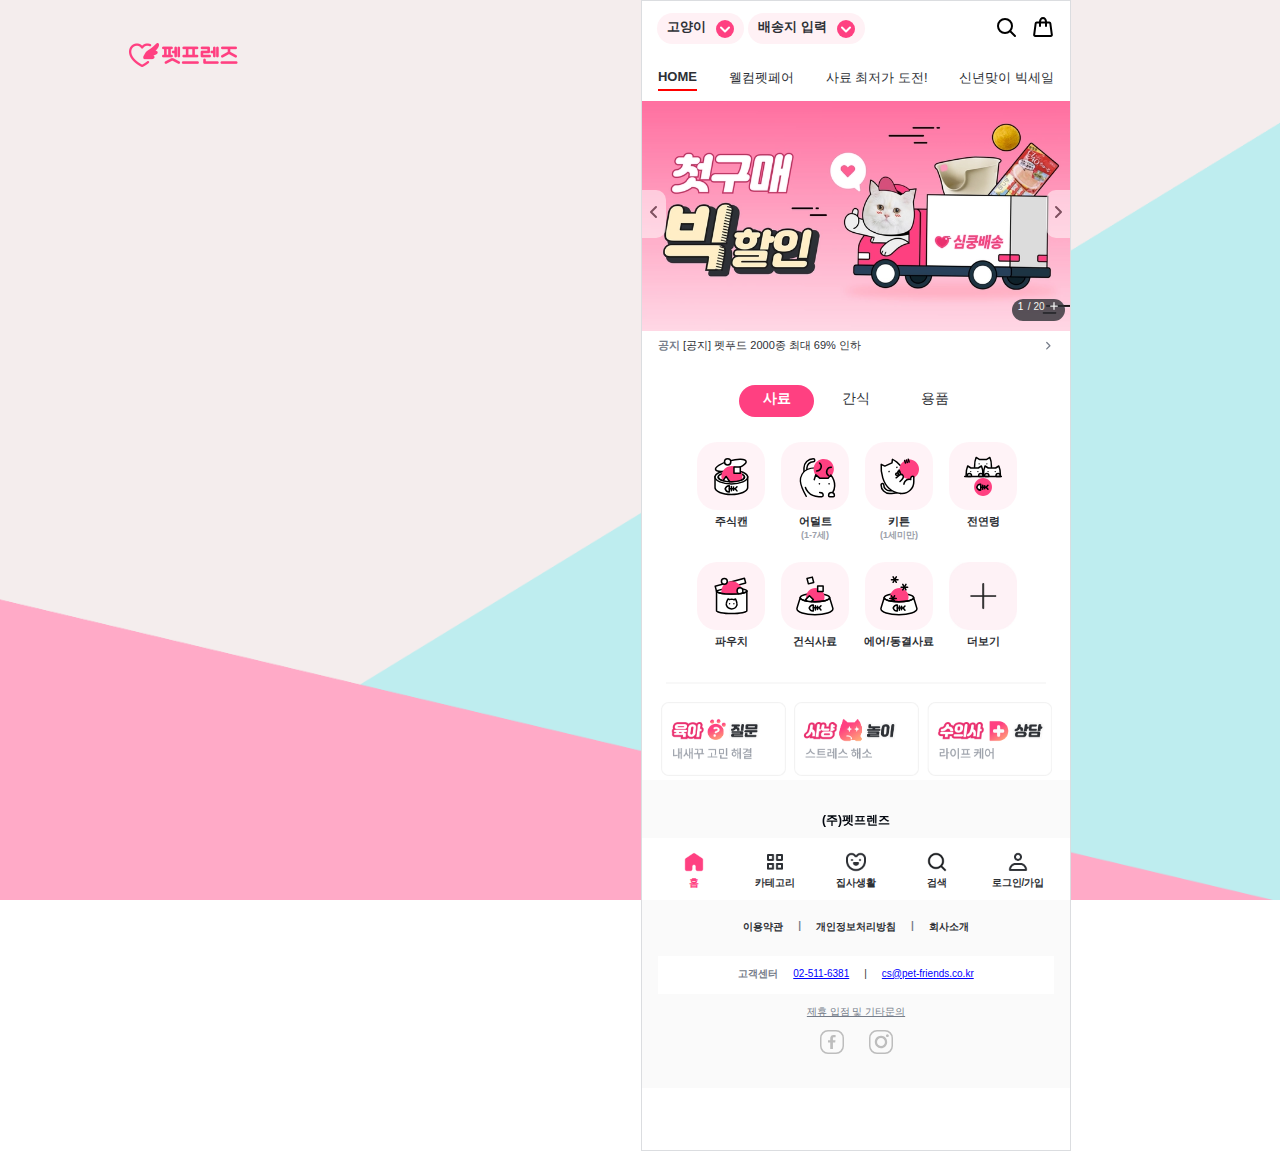
==== pet-friends-clone/src/main/webapp/index.html @ f5fb70dd "feat: 상품목록 조회 기능 추가 및 테스트 완료 (프백 취합 및 클라우드에도 테스트 적용)" ====
<!DOCTYPE html>
<html>

<head>
	<meta charset="UTF-8">

	<title>반려동물 1등 쇼핑몰, 펫프렌즈</title>

	<!-- CSS -->
	<link rel="stylesheet" href="css/common.css">
	<link rel="stylesheet" href="css/util.css">
	<link rel="stylesheet" href="css/index.css">

	<!-- favicon -->
	<link rel="icon" type="image/x-icon" href="favicon.ico">

	<script src="js/etc.js"></script>
</head>

<body>
	<div class="flex-center padright50">
		<!-- 소개 및 검색 페이지 -->
		<aside class="width512 padtop43">
			<div class="width400">
				<a href="index.html">
					<img id="petLeftHeaderLogo" src="resources/images/main/background/background-logo.png">
				</a>
			</div>
		</aside>

		<!-- 메인 쇼핑 페이지 -->
		<main id="mainContent" class="width430 bd-weak bg-white">
			<!-- 최상단 고정 헤더 -->
			<section class="position-top-sticky">
				<!-- 최상단 헤더 -->
				<header class="flex-between pad12-15-15-25">
					<div class="flex-center-align">
						<div class="bd-circle flex-center-align pad5-10-8">
							<span class="font-bold13 padright10">고양이</span>
							<div id="headerSelector" class="icon18x18"></div>
						</div>
						&nbsp;
						<div class="bd-circle flex-center-align pad5-10-8">
							<span class="font-bold13 padright10">배송지 입력</span>
							<div id="headerSelector" class="icon18x18"></div>
						</div>
					</div>
					<div class="flex-center">
						<div id="headerSearchButton" class="icon24x24"></div>
						&nbsp;&nbsp;&nbsp;
						<div id="headerShoppingCart" class="icon24x24"></div>
					</div>
				</header>

				<!-- 최상단 네비게이터 -->
				<nav class="pad10-0">
					<ul id="nav-ul" class="flex-around">
						<li><a href="index.html">HOME</a></li>
						<li><a href="#">웰컴펫페어</a></li>
						<li><a href="#">사료 최저가 도전!</a></li>
						<li><a href="#">신년맞이 빅세일</a></li>
					</ul>
				</nav>
			</section>

			<!-- 이미지 슬라이더 -->
			<section class="slider-container">
				<img id="slideImage"> <!-- src 는 js 에서 넣어준다. -->
				<button id="nextSlideButton" class="slideButtonStyle cursor-pointer" onclick="nextSlide()">
					<img src="resources/images/main/icons/main/slideArrow.svg">
				</button>
				<button id="prevSlideButton" class="slideButtonStyle cursor-pointer" onclick="prevSlide()">
					<img src="resources/images/main/icons/main/slideArrow.svg" class="flip-arrow">
				</button>
				<div id="slideCount" class="cursor-default">
					<span id="slideCurrentCount" class="font-10 color-white">1</span>
					<span class="font-10 color-c6c9ce">/ 20</span>
					<img src="resources/images/main/icons/main/plusSymbol.svg" class="icon10x10">
				</div>
			</section>

			<!-- 공지사항 -->
			<section class="font-11 flex-between pad7-16">
				<div class="flex-around">
					<p class="bold color-757c89">공지</p>&nbsp;
					<p>[공지] 펫푸드 2000종 최대 69% 인하</p>
				</div>
				<!-- 우측 화살표 표시(색상 적용안되서 직접 svg 코드 가져와서 내용 편집 적용) -->
				<div class="pos-top2">
					<svg width="12" height="12" viewBox="0 0 18 19" fill="none" xmlns="http://www.w3.org/2000/svg">
						<g id="18-arrowright">
							<path id="Vector 3" d="M7 4.00195L12 9.00195L7 14.002" stroke="#757c89" stroke-width="2"
								stroke-linecap="round" stroke-linejoin="round"></path>
						</g>
					</svg>
				</div>
			</section>

			<!-- 카테고리별 쇼핑-->
			<section class="hidden">
				<!-- 대분류: 사료/간식/용품 -->
				<nav id="category-main" class="flex-center margin25">
					<button type="button" onclick="categoryMainSliding('사료')"><span>사료</span></button>&nbsp;
					<button type="button" onclick="categoryMainSliding('간식')"><span>간식</span></button>&nbsp;
					<button type="button" onclick="categoryMainSliding('용품')"><span>용품</span></button>
				</nav>

				<!-- 중분류: 주식캔, 어덜트, 키튼, 전연령, 파우치, 건식사료 등 -->
				<div id="catogorySub" class="width1290 flex-between">
					<nav class="category-sub-menu flex-center width430">
						<ul class="flex-wrap-center width80per row-gap10">
							<li>
								<div>
									<a href="product_list.html?petType=고양이&petCareItemCategory1=사료&petCareItemCategory2=5"><img src="resources/images/main/icons/main/주식캔.svg"></a>
								</div>
								<div>
									<a href="product_list.html?petType=고양이&petCareItemCategory1=사료&petCareItemCategory2=5"><p class="font-11 bold">주식캔</p></a>
								</div>
							</li>
							<li>
								<div>
									<a href="#"><img src="resources/images/main/icons/main/어덜트.svg"></a>
								</div>
								<div>
									<a href="#"><p class="font-11 bold">어덜트</p></a>
								</div>
								<div>
									<a href="#"><p class="font-9 color-9ca1aa bold">(1-7세)</p></a>
								</div>
							</li>
							<li>
								<div>
									<a href="#"><img src="resources/images/main/icons/main/키튼.svg"></a>
								</div>
								<div>
									<a href="#"><p class="font-11 bold">키튼</p></a>
								</div>
								<div>
									<a href="#"><p class="font-9 color-9ca1aa bold">(1세미만)</p></a>
								</div>
							</li>
							<li>
								<div>
									<a href="#"><img src="resources/images/main/icons/main/전연령.svg"></a>
								</div>
								<div>
									<a href="#"><p class="font-11 bold">전연령</p></a>
								</div>
							</li>
							<li>
								<div>
									<a href="#"><img src="resources/images/main/icons/main/파우치.svg"></a>
								</div>
								<div>
									<a href="#"><p class="font-11 bold">파우치</p></a>
								</div>
							</li>
							<li>
								<div>
									<a href="#"><img src="resources/images/main/icons/main/건식사료.svg"></a>
								</div>
								<div>
									<a href="#"><p class="font-11 bold">건식사료</p></a>
								</div>
							</li>
							<li>
								<div>
									<a href="#"><img src="resources/images/main/icons/main/에어동결사료.svg"></a>
								</div>
								<div>
									<a href="#"><p class="font-11 bold">에어/동결사료</p></a>
								</div>
							</li>
							<li>
								<div>
									<a href="#"><img src="resources/images/main/icons/main/더보기.jpg"></a>
								</div>
								<div>
									<a href="#"><p class="font-11 bold">더보기</p></a>
								</div>
							</li>
						</ul>
					</nav>

					<nav class="category-sub-menu flex-center width430">
						<ul class="flex-wrap-center width80per row-gap10">
							<li>
								<div>
									<a href="#"><img src="resources/images/main/icons/main/간식파우치.svg"></a>
								</div>
								<div>
									<a href="#"><p class="font-11 bold">간식 파우치</p></a>
								</div>
							</li>
							<li>
								<div>
									<a href="#"><img src="resources/images/main/icons/main/동결건조.svg"></a>
								</div>
								<div>
									<a href="#"><p class="font-11 bold">동결/건조</p></a>
								</div>
							</li>
							<li>
								<div>
									<a href="#"><img src="resources/images/main/icons/main/영양기능.svg"></a>
								</div>
								<div>
									<a href="#"><p class="font-11 bold">영양/기능</p></a>
								</div>
							</li>
							<li>
								<div>
									<a href="#"><img src="resources/images/main/icons/main/간식캔.svg"></a>
								</div>
								<div>
									<a href="#"><p class="font-11 bold">간식캔</p></a>
								</div>
							</li>
							<li>
								<div>
									<a href="#"><img src="resources/images/main/icons/main/저키.svg"></a>
								</div>
								<div>
									<a href="#"><p class="font-11 bold">저키</p></a>
								</div>
							</li>
							<li>
								<div>
									<a href="#"><img src="resources/images/main/icons/main/덴탈간식.svg"></a>
								</div>
								<div>
									<a href="#"><p class="font-11 bold">덴탈간식</p></a>
								</div>
							</li>
							<li>
								<div>
									<a href="#"><img src="resources/images/main/icons/main/스낵.svg"></a>
								</div>
								<div>
									<a href="#"><p class="font-11 bold">스낵</p></a>
								</div>
							</li>
							<li>
								<div>
									<a href="#"><img src="resources/images/main/icons/main/더보기.jpg"></a>
								</div>
								<div>
									<a href="#"><p class="font-11 bold">더보기</p></a>
								</div>
							</li>
						</ul>
					</nav>

					<nav class="category-sub-menu flex-center width430">
						<ul class="flex-wrap-center width80per row-gap10">
							<li>
								<div>
									<a href="#"><img src="resources/images/main/icons/main/낚시대레이져.svg"></a>
								</div>
								<div>
									<a href="#"><p class="font-11 bold">낚시대/레이져</p></a>
								</div>
							</li>
							<li>
								<div>
									<a href="#"><img src="resources/images/main/icons/main/스크래쳐박스.svg"></a>
								</div>
								<div>
									<a href="#"><p class="font-11 bold">스크래쳐/박스</p></a>
								</div>
							</li>
							<li>
								<div>
									<a href="#"><img src="resources/images/main/icons/main/모래.svg"></a>
								</div>
								<div>
									<a href="#"><p class="font-11 bold">모래</p></a>
								</div>
							</li>
							<li>
								<div>
									<a href="#"><img src="resources/images/main/icons/main/터널사냥본능.svg"></a>
								</div>
								<div>
									<a href="#"><p class="font-11 bold">터널/사냥본능</p></a>
								</div>
							</li>
							<li>
								<div>
									<a href="#"><img src="resources/images/main/icons/main/캣타워캣휠.svg"></a>
								</div>
								<div>
									<a href="#"><p class="font-11 bold">캣타워/캣휠</p></a>
								</div>
							</li>
							<li>
								<div>
									<a href="#"><img src="resources/images/main/icons/main/화장실배변보조.svg"></a>
								</div>
								<div>
									<a href="#"><p class="font-11 bold">화장실/배변보조</p></a>
								</div>
							</li>
							<li>
								<div>
									<a href="#"><img src="resources/images/main/icons/main/공인형.svg"></a>
								</div>
								<div>
									<a href="#"><p class="font-11 bold">공/인형</p></a>
								</div>
							</li>
							<li>
								<div>
									<a href="#"><img src="resources/images/main/icons/main/더보기.jpg"></a>
								</div>
								<div>
									<a href="#"><p class="font-11 bold">더보기</p></a>
								</div>
							</li>
						</ul>
					</nav>
				</div>

				<!-- 구분선 -->
				<br>
				<div class="flex-center padtop15">
					<div class="divider"></div>
				</div>
				<br>

				<!-- 육아질문, 사냥놀이, 수의사 상담 -->
				<ul id="category-ul-qna" class="flex-center column-gap8">
					<li><a href="#"><img src="resources/images/main/icons/main/육아질문.png"></a></li>
					<li><a href="#"><img src="resources/images/main/icons/main/사냥놀이.png"></a></li>
					<li><a href="#"><img src="resources/images/main/icons/main/수의사상담.png"></a></li>
				</ul>
			</section>

			<!-- 회사 소개 푸터 -->
			<section class="bg-fafafa pad32-16 text-center font-10">
				<p class="contrast150 font-12 bold">(주)펫프렌즈</p>
				<br>

				<p class="color-757c89 bold">대표이사 : 윤현신 / 서울특별시 강남구 도산대로4길 15, 큐브타워</p>
				<p class="color-757c89 bold margin8-0">사업자번호 : 175-81-00190 / 통신판매업 : 제2019-서울강남-04113호</p>
				<p class="color-757c89 bold">개인정보보호책임자 : 윤현신 / 구매안전(에스크로)서비스&nbsp
					<span class="color-c6c9ce">
						<a href="escrow_check.html" target="_blank" rel="noopener noreferrer">가입 사실 확인</a>
					</span>
				</p>
				<br><br>

				<ul class="flex-center column-gap15">
					<li class="color-757c89 bold"><a href="#">이용약관</a></li>
					<li class="color-757c89 bold">|</li>
					<li class="color-757c89 bold"><a href="#">개인정보처리방침</a></li>
					<li class="color-757c89 bold">|</li>
					<li class="color-757c89 bold"><a href="#">회사소개</a></li>
				</ul>
				<br><br>

				<ul class="flex-center bg-white pad12-16 column-gap15">
					<li class="color-757c89 bold pos-bottom1">고객센터</li>
					<li><a href="#" class="color-blue underline">02-511-6381</a></li>
					<li>|</li>
					<li><a href="#" class="color-blue underline">cs@pet-friends.co.kr</a></li>
				</ul>
				<br>

				<a href="#" class="color-757c89 underline">제휴 입점 및 기타문의</a>
				<br><br>
				<ul class="flex-center column-gap25">
					<a href="#"><img src="resources/images/main/icons/main/facebook.svg"></a>
					<a href="#"><img src="resources/images/main/icons/main/instagram.svg"></a>
				</ul>
			</section>

			<!-- 최하단 고정 푸터 -->
			<footer class="position-bottom-sticky pad10-0">
				<ul class="flex-center">
					<li class="width81 flex-center">
						<a href="index.html" class="text-center" onclick="javascript:footerMenuHighlight(0)">
							<img src="resources/images/main/icons/footer/홈활성화.png" class="icon24x24">
							<p class="font-10 bold active">홈</p>
						</a>
					</li>
					<li class="width81 flex-center">
						<a href="#" class="text-center" onclick="javascript:footerMenuHighlight(1)">
							<img src="resources/images/main/icons/footer/카테고리.png" class="icon24x24">
							<p class="font-10 bold">카테고리</p>
						</a>
					</li>
					<li class="width81 flex-center">
						<a href="#" class="text-center" onclick="javascript:footerMenuHighlight(2)">
							<img src="resources/images/main/icons/footer/집사생활.png" class="icon24x24">
							<p class="font-10 bold">집사생활</p>
						</a>
					</li>
					<li class="width81 flex-center">
						<a href="#" class="text-center" onclick="javascript:footerMenuHighlight(3)">
							<img src="resources/images/main/icons/footer/검색.png" class="icon24x24">
							<p class="font-10 bold">검색</p>
						</a>
					</li>
					<li id="login-join" class="width81 flex-center">
						<!-- 자바스크립트에서 생성 -->
					</li>
				</ul>
			</footer>
		</main>
	</div>

	<script src="js/index.js"></script>
	<script src="js/footer.js"></script>
</body>

</html>
---- pet-friends-clone/src/main/webapp/css/common.css ----
@font-face {
    font-family: '맑은고딕';
    src: url('../resources/fonts/malgun.ttf');
}

@font-face {
    font-family: 'yg-jalnan';
    src: url('https://fastly.jsdelivr.net/gh/projectnoonnu/noonfonts_four@1.2/JalnanOTF00.woff') format('woff');
    font-weight: normal;
    font-style: normal;
}

* {
    margin: 0px;
    padding: 0px;
    text-decoration: none;
    list-style: none;
    box-sizing: border-box;
    font-family: '맑은고딕', '굴림', '돋움', sans-serif;
    color: #2d3035;
}
---- pet-friends-clone/src/main/webapp/css/util.css ----
/*
    =================================
    Width
    =================================
*/
.width81 {
    width: 81px;
}

.width84 {
    width: 84px;
}

.width190 {
    width: 190px;
}

.width400 {
    width: 400px;
}

.width430 {
    width: 430px;
}

.width512 {
    width: 512px;
}

.width80per {
    width: 80%;
}

.width1290 {
    width: 1310px;
}

/*
    =================================
    Height
    =================================
*/
.height100per {
    height: 100vh;
}

.height10 {
    height: 10px;
}

/*
    =================================
    Width & Height
    =================================
*/
.w166h126 {
    width: 166px;
    height: 126px;
}

.w130h32 {
    width: 130px;
    height: 32px;
}

.w81h72 {
    width: 81px;
    height: 72px;
}

.w64h64 {
    width: 64px;
    height: 64px;
}

.w20h20 {
    width: 20px;
    height: 20px;
}

.w190h190 {
    width: 190px;
    height: 190px;
}

.w62h16 {
    width: 62px;
    height: 16px;
}

/*
    =================================
    Display
    =================================
*/
.flex-center {
    display: flex;
    justify-content: center;
}

.flex-center-align {
    display: flex;
    align-items: center;
    justify-content: center;
}

.flex-between-align {
    display: flex;
    justify-content: space-between;
    align-items: center;
}

.flex-between {
    display: flex;
    justify-content: space-between;
}

.flex-between-wrap {
    display: flex;
    justify-content: space-between;
    flex-wrap: wrap;
}

.flex-around {
    display: flex;
    justify-content: space-around;
}

.flex-wrap-center {
    display: flex;
    flex-wrap: wrap;
    justify-content: center;
}

.flex-center-gap50 {
    display: flex;
    justify-content: center;
    column-gap: 40px; /* 가로 간격 */
}

.flex-left-align-gap20 {
    display: flex;
    justify-content: left;
    column-gap: 20px;
    align-items: center;
}

.hidden {
    overflow: hidden;
}

/* .display-hidden {
    visibility: hidden;
} */

/*
    =================================
    Padding
    =================================
*/
.padtop5 {
    padding-top: 5px;
}

.padtop7 {
    padding-top: 7px;
}

.padtop15 {
    padding-top: 15px;
}

.padtop43 {
    padding-top: 43px;
}

.padright50 {
    padding-right: 80px;
}

.padright60 {
    padding-right: 60px;
}

.padright10 {
    padding-right: 10px;
}

.pad12-15-15-25 {
    padding: 12px 15px 15px 15px;
}

.pad5-10-8 {
    padding: 5px 10px 8px;
}

.pad3-0 {
    padding: 3px 0px;
}

.pad5-0 {
    padding: 5px 0px;
}

.pad10-0 {
    padding: 10px 0px;
}

.pad0-10 {
    padding: 0px 10px;
}

.pad7-16 {
    padding: 7px 16px;
}

.pad32-16 {
    padding: 32px 16px;
}

.pad12-16 {
    padding: 12px 16px;
}

.pad16-16 {
    padding: 16px 16px;
}

.pad8 {
    padding: 8px;
}

.pad12 {
    padding: 12px;
}

.pad16 {
    padding: 16px;
}

.pad20-16-0 {
    padding: 20px 16px 0px;
}

.pad5-0-2 {
    padding: 5px 0px 2px;
}

/*
    =================================
    Margin
    =================================
*/
.margin25 {
    margin: 25px;
}

.margin8-0 {
    margin: 8px 0px;
}

.margin10-0-12 {
    margin: 10px 0px 12px;
}

.margin-bottom5 {
    margin-bottom: 12px;
}

.margin-bottom12 {
    margin-bottom: 12px;
}

.margin-bottom18 {
    margin-bottom: 18px;
}

.margin-top10 {
    margin-top: 10px;
}

.margin-top25 {
    margin-top: 25px;
}

/*
    =================================
    Font
    =================================
*/
.font-18 {
    font-size: 18px;
}

.font-17 {
    font-size: 17px;
}

.font-16 {
    font-size: 16px;
}

.font-15 {
    font-size: 15px;
}

.font-14 {
    font-size: 14px;
}

.font-bold13 {
    font-size: 13px;
    font-weight: bold;
}

.font-13 {
    font-size: 13px;
}

.font-12 {
    font-size: 12px;
}

.font-11 {
    font-size: 11px;
}

.font-10 {
    font-size: 10px;
}

.font-9 {
    font-size: 9px;
}

.bold {
    font-weight: bold;
}

.contrast150 {
    filter: contrast(150%);
}

.lh15 {
    line-height: 1.5;
}

.letter-minus1 {
    letter-spacing: -1px; /* 자간을 1px 줄임 */
}

/*
    =================================
    Color
    =================================
*/
.color-white {
    color: white !important;
}

.color-blue {
    color: blue;
}

.color-c6c9ce {
    color: #f3f3ed;
}

.color-757c89 {
    color: #757c89;
}

.color-9ca1aa {
    color: #9ca1aa;
}

.color-191919 {
    color: #191919;
}

.color-2d3035 {
    color: #2d3035;
}

.color-328c87 {
    color: #328c87;
}

/*
    =================================
    Border
    =================================
*/
.bd-weak {
    border: 1px solid #dbdde0;
}

.bd-weak2 {
    border: 1px solid #f3f3ed;
}

.bd-circle {
    border-radius: 20px;
    background-color: #fff1f5;
}

.bd-radius5 {
    border-radius: 5px;
}

.bd-radius8 {
    border-radius: 8px;
}

.bd-radius12 {
    border-radius: 12px;
}

.bd-radius16 {
    border-radius: 16px;
}

.bd-radius20 {
    border-radius: 20px;
}

.bd-bottom-underline {
    border-bottom: 1.3px solid #2d3035;
}

.bd-inputbox-1 {
    border: 1px solid #9ca1aa;
    border-radius: 5px;
    font-size: 15px;
    width: 400px;
    opacity: 0.5;
    padding: 20px;
    margin-top: 10px;
}

/*
    =================================
    Icon
    =================================
*/
.icon10x10 {
    width: 10px;
    height: 10px;
    position: relative;
}

.icon18x18 {
    width: 18px;
    height: 18px;
    position: relative;
    top: 2px;
}

.icon24x24 {
    width: 24px;
    height: 24px;
    position: relative;
    top: 2px;
}

.icon24x24-nopos {
    width: 24px;
    height: 24px;
}

/*
    =================================
    Background
    =================================
*/
.bg-white {
    background-color: white;
}

.bg-black {
    background-color: black;
}

.bg-fafafa {
    background-color: #fafafa;
}

.bg-fee500 {
    background-color: #fee500;
}

.bg-4d6dfd {
    background-color: #4d6dfd;
}

.bg-03c75a {
    background-color: #03c75a;
}

.bg-f8f8f8 {
    background-color: #f8f8f8;
}

.bg-ff4081 {
    background-color: #ff4081;
}

/*
    =================================
    Transform
    =================================
*/
.flip-arrow {
    transform: scaleX(-1);
}

/*
    =================================
    Cursor
    =================================
*/
.cursor-default {
    cursor: default;
}

.cursor-pointer {
    cursor: pointer;
}

/*
    =================================
    Position
    =================================
*/
.pos-top1 {
    position: relative;
    top: 1px;
}

.pos-top2 {
    position: relative;
    top: 2px;
}

.pos-top3 {
    position: relative;
    top: 3px;
}

.pos-top4 {
    position: relative;
    top: 4px;
}

.pos-bottom1 {
    position: relative;
    bottom: 1px;
}

.pos-bottom3 {
    position: relative;
    bottom: 3px;
}

.pos-bottom38 {
    position: relative;
    bottom: 38px;
}

.pos-left7 {
    position: relative;
    left: 7px;
}

.pos-left53 {
    position: relative;
    left: 53px;
}

.position-top-sticky {
    position: sticky;
    top: 0;
    z-index: 1000;
    background-color: white;
}

.position-top-sticky {
    position: sticky;
    top: 0;
    z-index: 1000;
    background-color: white;
}

.position-bottom-sticky {
    position: sticky;
    bottom: 0;
    z-index: 1000;
    background-color: white;
}

/*
    =================================
    Gap
    =================================
*/
.row-gap10 {
    row-gap: 20px;
}

.column-gap8 {
    column-gap: 8px;
}

.column-gap15 {
    column-gap: 15px;
}

.column-gap25 {
    column-gap: 25px;
}

.text-center {
    text-align: center;
}

/*
    =================================
    Decoration
    =================================
*/
.underline {
    text-decoration: underline;
}

/*
    =================================
    Filter
    =================================
*/
.contrast200 {
    filter: contrast(200%);
}
.opacity05 {
    opacity: 0.5;
}

/*
    =================================
    Button
    =================================
*/
.button-style-1 {
    border: none;
    border-radius: 5px;
    padding: 15px 0px 17px;
    font-size: 16px;
    opacity: 0.3;
    font-weight: bold;
    background-color: #c6c9ce;
}

.button-style-1.active {
    background-color: #ff4081;
    color: white;
    opacity: 1;
}

/* 화면상에 안쓰고 남은공간 있으면 채워주는 css */
.fill {
    display: grid;
    grid-template-rows: auto 1fr; /* 첫 번째 행은 내용, 두 번째 행은 남은 높이 */
    height: 100vh;
}
---- pet-friends-clone/src/main/webapp/css/index.css ----
/* 버튼 포커싱한 상태에서 F12 누르면 border: none 이 적용안되는 증상이 있어서 추가 */
button:focus {
    border: none !important;
    outline: none !important;
}

body {
    background-image: url('../resources/images/main/background/background.png');
    /* 화면의 높이를 100%로 설정합니다. (1vh는 화면 높이의 1%) */
    height: 100vh;
    /* 배경 이미지가 화면을 꽉 채우도록 비율을 유지하며 크기를 조정합니다. */
    background-size: cover;
    /* 배경 이미지를 화면의 중앙에 배치합니다. */
    background-position: center;
    /* 스크롤을 할 때 배경이 고정되도록 합니다. (필요에 따라 생략 가능) */
    background-attachment: fixed;
}

/* 상단 로고 */
#petLeftHeaderLogo {
    width: 140px;
    height: 24px;
}

/* 이미지 슬라이드 */
.slider-container {
    width: 428px;
    height: 230px;
    overflow: hidden;
    position: relative;
}

#slideImage {
    width: 100%;
    height: 100%;
    /* position: absolute; */
    transition: transform 0.2s ease-in-out;
}

.slideButtonStyle {
    position: absolute;
    width: 24px;
    height: 48px;
    padding: 12px 0px;
    z-index: 10;
    border: 0px;
    background-color: white;
    opacity: 0.5;
}

#nextSlideButton {
    right: 0px;
    top: 89px;
    border-radius: 10px 0 0 10px; /* 왼쪽 위, 오른쪽 위, 오른쪽 아래, 왼쪽 아래 */
}

#prevSlideButton {
    left: 0px;
    top: 89px;
    border-radius: 0 10px 10px 0; /* 왼쪽 위, 오른쪽 위, 오른쪽 아래, 왼쪽 아래 */
}

#slideCount {
    position: absolute;
    /* width: 55px; */
    height: 22px;
    padding: 5px 6px;
    background-color: #2d3035cc;
    right: 5px;
    bottom: 10px;
    z-index: 10;
    /* border: 0px; */
    border-radius: 20px;
}

#slideCount span {
    position: relative;
    right: 0px;
    bottom: 8px;
}

#slideCount img {
    position: relative;
    right: 0px;
    bottom: 7px;
}

/* svg icons */
#headerSelector {
    background-image: url('../resources/images/main/icons/header/selector.svg');
}

#headerSearchButton {
    background-image: url('../resources/images/main/icons/header/search-button.svg');
}

#headerShoppingCart {
    background-image: url('../resources/images/main/icons/header/shopping-cart.svg');
}

/* 상단 네비게이터 */
#nav-ul li {
    font-size: 13px;
    font-weight: normal;
}

/* li 태그내에서 active 클래스 선택 */
#nav-ul li.active {
    font-weight: bold;
    border-bottom: 2px solid red;
    padding-bottom: 5px;
}

#nav-icon1 {
    width: 100px;
    background-image: url('../resources/images/main/icons/nav/nav-icon1.svg');
}

/* 중단 네비게이터 */
#category-main button {
    width: 75px;
    height: 32px;
    background-color: white;
    border: none;
    outline: none;
    font-size: 14px;
}

#category-main button.active {
    border-radius: 20px;
    background-color: #ff4081;
}


#category-main button span { /* 버튼안에 글자 박스에 안맞게 살짝 틀어진거 교정 */
    position: relative;
    bottom: 2px;
}

#category-main button span.active {
    color: white;
    font-weight: bold;
}

.category-sub-menu img {
    width: 68px;
}

.category-sub-menu li {
    width: 84px;
}

.category-sub-menu li>div {
    display: flex;
    justify-content: center;
}

#category-ul-qna img {
    width: 125px;
    height: 74px;
}

.divider {
    width: 380px;
    height: 1.5px;
    background-color: #f8f8f8;
}

.category-sub-menu>ul>li {
    cursor: pointer;
}

#category-main>button {
    cursor: pointer;
}

/*
    =================================
    Footer
    =================================
*/
footer p.active {
    color: #ff4081;
}
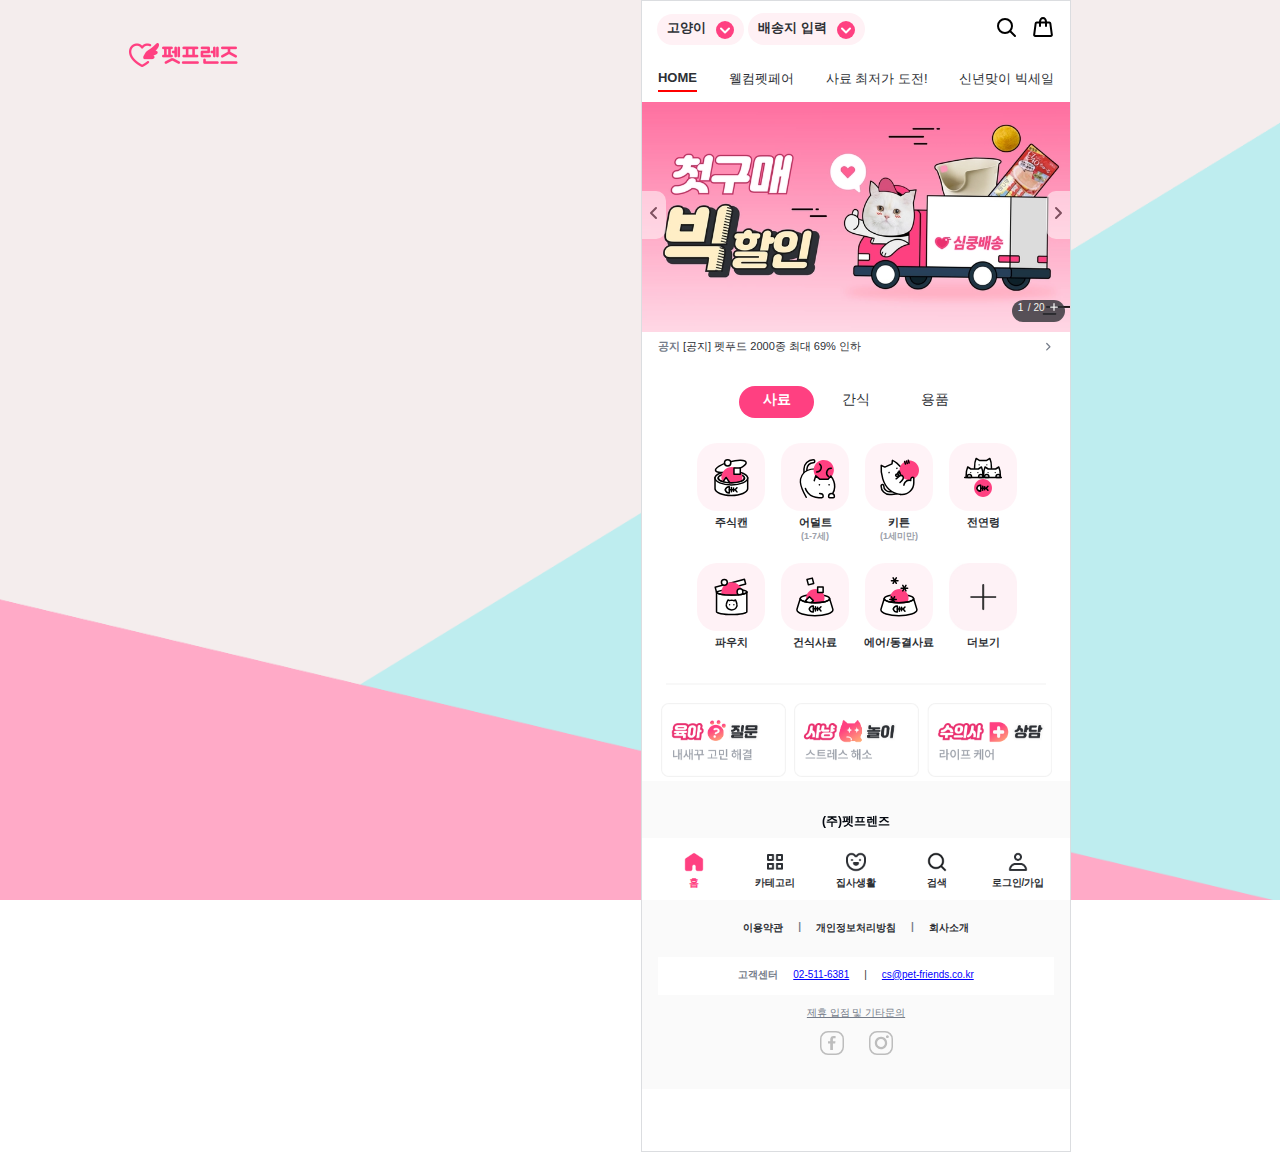
==== commit 4f97a7d9: "feat: 주소 검색 기능 추가 (프론트)" ====
--- a/pet-friends-clone/src/main/webapp/index.html
+++ b/pet-friends-clone/src/main/webapp/index.html
@@ -41,7 +41,7 @@
 						</div>
 						&nbsp;
 						<div class="bd-circle flex-center-align pad5-10-8">
-							<span class="font-bold13 padright10">배송지 입력</span>
+							<a href="#" onclick="javascript:resistAddress()"><span class="font-bold13 padright10">배송지 입력</span></a>
 							<div id="headerSelector" class="icon18x18"></div>
 						</div>
 					</div>
--- a/pet-friends-clone/src/main/webapp/css/util.css
+++ b/pet-friends-clone/src/main/webapp/css/util.css
@@ -33,6 +33,14 @@
 
 .width1290 {
     width: 1310px;
+}
+
+.width40 {
+    width: 40px;
+}
+
+.min-width40 {
+    min-width: 40px;
 }
 
 /*
@@ -88,6 +96,11 @@
     height: 16px;
 }
 
+.w40h23 {
+    width: 40px;
+    height: 18px;
+}
+
 /*
     =================================
     Display
@@ -145,6 +158,11 @@
     align-items: center;
 }
 
+.flex-left {
+    display: flex;
+    justify-content: left;
+}
+
 .hidden {
     overflow: hidden;
 }
@@ -210,6 +228,10 @@
     padding: 0px 10px;
 }
 
+.pad5-16 {
+    padding: 0px 16px;
+}
+
 .pad7-16 {
     padding: 7px 16px;
 }
@@ -273,6 +295,10 @@
 
 .margin-bottom18 {
     margin-bottom: 18px;
+}
+
+.margin-top5 {
+    margin-top: 5px;
 }
 
 .margin-top10 {
@@ -384,6 +410,14 @@
 
 .color-328c87 {
     color: #328c87;
+}
+
+.color-ea306f {
+    color: #ea306f;
+}
+
+.color-626872 {
+    color: #626872;
 }
 
 /*
@@ -438,6 +472,18 @@
     margin-top: 10px;
 }
 
+.bd-inputbox-2 {
+    border: 1px solid #c6c9ce;
+    border-radius: 5px;
+    font-size: 13px;
+    width: 400px;
+    padding: 17px 15px;
+    margin-top: 10px;
+}
+.bd-inputbox-2::placeholder {
+    opacity: 0.5;
+}
+
 /*
     =================================
     Icon
@@ -505,6 +551,10 @@
     background-color: #ff4081;
 }
 
+.bg-gray {
+    background-color: gray;
+}
+
 /*
     =================================
     Transform
@@ -555,6 +605,11 @@
 .pos-bottom1 {
     position: relative;
     bottom: 1px;
+}
+
+.pos-bottom2 {
+    position: relative;
+    bottom: 2px;
 }
 
 .pos-bottom3 {
@@ -659,7 +714,17 @@
     background-color: #c6c9ce;
 }
 
-.button-style-1.active {
+.button-style-2 {
+    border: none;
+    border-radius: 5px;
+    padding: 15px 0px 17px;
+    font-size: 16px;
+    opacity: 0.3;
+    font-weight: bold;
+    background-color: #c6c9ce;
+}
+
+.button-style-1.active, .button-style-2.active {
     background-color: #ff4081;
     color: white;
     opacity: 1;
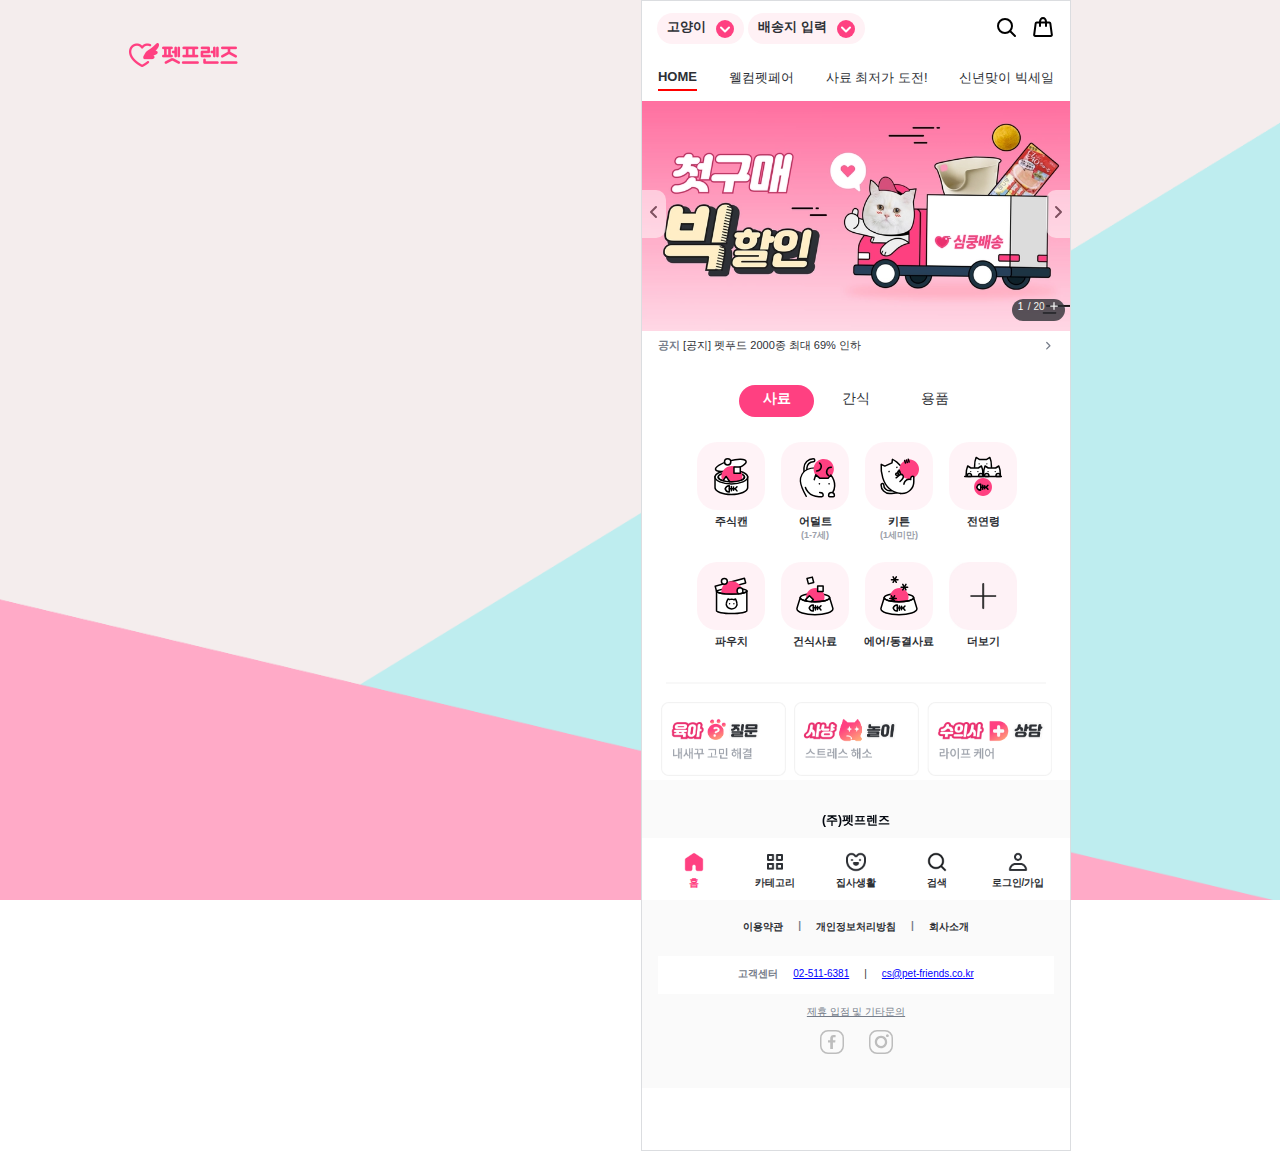
==== commit 1b336dab: "feat: 주소 변경 기능 추가 (백엔드)" ====
--- a/pet-friends-clone/src/main/webapp/index.html
+++ b/pet-friends-clone/src/main/webapp/index.html
@@ -40,8 +40,10 @@
 							<div id="headerSelector" class="icon18x18"></div>
 						</div>
 						&nbsp;
-						<div class="bd-circle flex-center-align pad5-10-8">
-							<a href="#" onclick="javascript:resistAddress()"><span class="font-bold13 padright10">배송지 입력</span></a>
+						<div class="bd-circle flex-center-align pad5-10-8">							
+							<span id="address-display" class="font-bold13 padright10">
+								<!-- 자바스크립트에서 생성 -->
+							</span>
 							<div id="headerSelector" class="icon18x18"></div>
 						</div>
 					</div>
--- a/pet-friends-clone/src/main/webapp/css/util.css
+++ b/pet-friends-clone/src/main/webapp/css/util.css
@@ -101,6 +101,11 @@
     height: 18px;
 }
 
+.w400h210 {
+    width: 400px;
+    height: 210px;
+}
+
 /*
     =================================
     Display
@@ -281,6 +286,10 @@
     margin: 8px 0px;
 }
 
+.margin16-0 {
+    margin: 16px 0px;
+}
+
 .margin10-0-12 {
     margin: 10px 0px 12px;
 }
@@ -303,6 +312,10 @@
 
 .margin-top10 {
     margin-top: 10px;
+}
+
+.margin-top15 {
+    margin-top: 15px;
 }
 
 .margin-top25 {
@@ -735,4 +748,10 @@
     display: grid;
     grid-template-rows: auto 1fr; /* 첫 번째 행은 내용, 두 번째 행은 남은 높이 */
     height: 100vh;
+}
+
+.divider {
+    width: 380px;
+    height: 1.5px;
+    background-color: #f8f8f8;
 }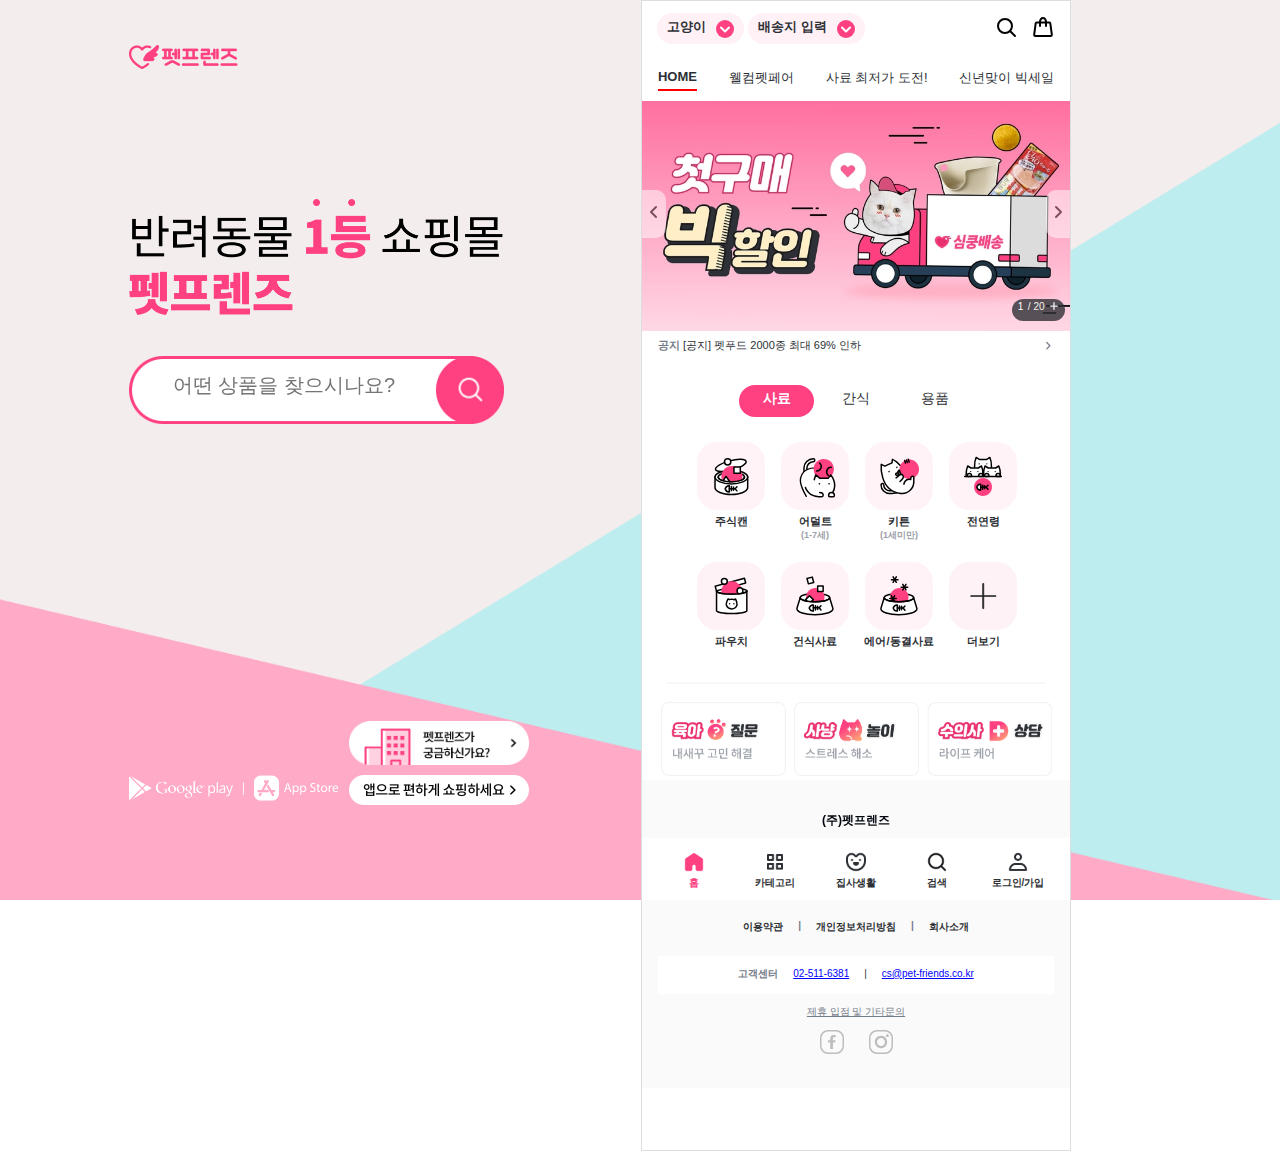
==== commit 24ed294c: "feat: 메인 랜딩페이지 바탕화면 미구현 된 부분들 구현 (프론트)" ====
--- a/pet-friends-clone/src/main/webapp/index.html
+++ b/pet-friends-clone/src/main/webapp/index.html
@@ -21,9 +21,29 @@
 	<div class="flex-center padright50">
 		<!-- 소개 및 검색 페이지 -->
 		<aside class="width512 padtop43">
-			<div class="width400">
+			<div class="width400 position-sticky-top45">
 				<a href="index.html">
-					<img id="petLeftHeaderLogo" src="resources/images/main/background/background-logo.png">
+					<div>
+						<img id="petLeftHeaderLogo" src="resources/images/main/background/background-logo.png">						
+					</div>
+					<br><br><br><br><br><br><br>
+					<div>
+						<img class="width375" src="resources/images/main/background/background-title.png">
+					</div>
+					<br><br>
+					<div>
+						<img class="width375" src="resources/images/main/background/button-search.png">
+						<input type="text" style="pointer-events: none" placeholder="어떤 상품을 찾으시나요?" class="font-20 width250 text-center bd-none pos-bottom54 pos-left30">
+					</div>
+					<br><br><br><br><br><br><br><br><br><br><br><br><br><br><br>
+					<div class="flex-between">
+						<div>&nbsp;</div>
+						<img class="width180" src="resources/images/main/background/background-company-logo.png">
+					</div>
+					<div class="flex-between margin-top10">
+						<img class="w210h26" src="resources/images/main/background/background-app-download-2.png">
+						<img class="width180" src="resources/images/main/background/background-app-download-1.png">						
+					</div>					
 				</a>
 			</div>
 		</aside>
@@ -40,9 +60,10 @@
 							<div id="headerSelector" class="icon18x18"></div>
 						</div>
 						&nbsp;
-						<div class="bd-circle flex-center-align pad5-10-8">							
+						<div class="bd-circle flex-center-align pad5-10-8">
 							<span id="address-display" class="font-bold13 padright10">
 								<!-- 자바스크립트에서 생성 -->
+								<a href="#" onclick="javascript:resistAddress()">배송지 입력</a>
 							</span>
 							<div id="headerSelector" class="icon18x18"></div>
 						</div>
@@ -113,10 +134,15 @@
 						<ul class="flex-wrap-center width80per row-gap10">
 							<li>
 								<div>
-									<a href="product_list.html?petType=고양이&petCareItemCategory1=사료&petCareItemCategory2=5"><img src="resources/images/main/icons/main/주식캔.svg"></a>
-								</div>
-								<div>
-									<a href="product_list.html?petType=고양이&petCareItemCategory1=사료&petCareItemCategory2=5"><p class="font-11 bold">주식캔</p></a>
+									<a
+										href="product_list.html?petType=고양이&petCareItemCategory1=사료&petCareItemCategory2=5"><img
+											src="resources/images/main/icons/main/주식캔.svg"></a>
+								</div>
+								<div>
+									<a
+										href="product_list.html?petType=고양이&petCareItemCategory1=사료&petCareItemCategory2=5">
+										<p class="font-11 bold">주식캔</p>
+									</a>
 								</div>
 							</li>
 							<li>
@@ -124,10 +150,14 @@
 									<a href="#"><img src="resources/images/main/icons/main/어덜트.svg"></a>
 								</div>
 								<div>
-									<a href="#"><p class="font-11 bold">어덜트</p></a>
-								</div>
-								<div>
-									<a href="#"><p class="font-9 color-9ca1aa bold">(1-7세)</p></a>
+									<a href="#">
+										<p class="font-11 bold">어덜트</p>
+									</a>
+								</div>
+								<div>
+									<a href="#">
+										<p class="font-9 color-9ca1aa bold">(1-7세)</p>
+									</a>
 								</div>
 							</li>
 							<li>
@@ -135,10 +165,14 @@
 									<a href="#"><img src="resources/images/main/icons/main/키튼.svg"></a>
 								</div>
 								<div>
-									<a href="#"><p class="font-11 bold">키튼</p></a>
-								</div>
-								<div>
-									<a href="#"><p class="font-9 color-9ca1aa bold">(1세미만)</p></a>
+									<a href="#">
+										<p class="font-11 bold">키튼</p>
+									</a>
+								</div>
+								<div>
+									<a href="#">
+										<p class="font-9 color-9ca1aa bold">(1세미만)</p>
+									</a>
 								</div>
 							</li>
 							<li>
@@ -146,7 +180,9 @@
 									<a href="#"><img src="resources/images/main/icons/main/전연령.svg"></a>
 								</div>
 								<div>
-									<a href="#"><p class="font-11 bold">전연령</p></a>
+									<a href="#">
+										<p class="font-11 bold">전연령</p>
+									</a>
 								</div>
 							</li>
 							<li>
@@ -154,7 +190,9 @@
 									<a href="#"><img src="resources/images/main/icons/main/파우치.svg"></a>
 								</div>
 								<div>
-									<a href="#"><p class="font-11 bold">파우치</p></a>
+									<a href="#">
+										<p class="font-11 bold">파우치</p>
+									</a>
 								</div>
 							</li>
 							<li>
@@ -162,7 +200,9 @@
 									<a href="#"><img src="resources/images/main/icons/main/건식사료.svg"></a>
 								</div>
 								<div>
-									<a href="#"><p class="font-11 bold">건식사료</p></a>
+									<a href="#">
+										<p class="font-11 bold">건식사료</p>
+									</a>
 								</div>
 							</li>
 							<li>
@@ -170,7 +210,9 @@
 									<a href="#"><img src="resources/images/main/icons/main/에어동결사료.svg"></a>
 								</div>
 								<div>
-									<a href="#"><p class="font-11 bold">에어/동결사료</p></a>
+									<a href="#">
+										<p class="font-11 bold">에어/동결사료</p>
+									</a>
 								</div>
 							</li>
 							<li>
@@ -178,7 +220,9 @@
 									<a href="#"><img src="resources/images/main/icons/main/더보기.jpg"></a>
 								</div>
 								<div>
-									<a href="#"><p class="font-11 bold">더보기</p></a>
+									<a href="#">
+										<p class="font-11 bold">더보기</p>
+									</a>
 								</div>
 							</li>
 						</ul>
@@ -191,7 +235,9 @@
 									<a href="#"><img src="resources/images/main/icons/main/간식파우치.svg"></a>
 								</div>
 								<div>
-									<a href="#"><p class="font-11 bold">간식 파우치</p></a>
+									<a href="#">
+										<p class="font-11 bold">간식 파우치</p>
+									</a>
 								</div>
 							</li>
 							<li>
@@ -199,7 +245,9 @@
 									<a href="#"><img src="resources/images/main/icons/main/동결건조.svg"></a>
 								</div>
 								<div>
-									<a href="#"><p class="font-11 bold">동결/건조</p></a>
+									<a href="#">
+										<p class="font-11 bold">동결/건조</p>
+									</a>
 								</div>
 							</li>
 							<li>
@@ -207,7 +255,9 @@
 									<a href="#"><img src="resources/images/main/icons/main/영양기능.svg"></a>
 								</div>
 								<div>
-									<a href="#"><p class="font-11 bold">영양/기능</p></a>
+									<a href="#">
+										<p class="font-11 bold">영양/기능</p>
+									</a>
 								</div>
 							</li>
 							<li>
@@ -215,7 +265,9 @@
 									<a href="#"><img src="resources/images/main/icons/main/간식캔.svg"></a>
 								</div>
 								<div>
-									<a href="#"><p class="font-11 bold">간식캔</p></a>
+									<a href="#">
+										<p class="font-11 bold">간식캔</p>
+									</a>
 								</div>
 							</li>
 							<li>
@@ -223,7 +275,9 @@
 									<a href="#"><img src="resources/images/main/icons/main/저키.svg"></a>
 								</div>
 								<div>
-									<a href="#"><p class="font-11 bold">저키</p></a>
+									<a href="#">
+										<p class="font-11 bold">저키</p>
+									</a>
 								</div>
 							</li>
 							<li>
@@ -231,7 +285,9 @@
 									<a href="#"><img src="resources/images/main/icons/main/덴탈간식.svg"></a>
 								</div>
 								<div>
-									<a href="#"><p class="font-11 bold">덴탈간식</p></a>
+									<a href="#">
+										<p class="font-11 bold">덴탈간식</p>
+									</a>
 								</div>
 							</li>
 							<li>
@@ -239,7 +295,9 @@
 									<a href="#"><img src="resources/images/main/icons/main/스낵.svg"></a>
 								</div>
 								<div>
-									<a href="#"><p class="font-11 bold">스낵</p></a>
+									<a href="#">
+										<p class="font-11 bold">스낵</p>
+									</a>
 								</div>
 							</li>
 							<li>
@@ -247,7 +305,9 @@
 									<a href="#"><img src="resources/images/main/icons/main/더보기.jpg"></a>
 								</div>
 								<div>
-									<a href="#"><p class="font-11 bold">더보기</p></a>
+									<a href="#">
+										<p class="font-11 bold">더보기</p>
+									</a>
 								</div>
 							</li>
 						</ul>
@@ -260,7 +320,9 @@
 									<a href="#"><img src="resources/images/main/icons/main/낚시대레이져.svg"></a>
 								</div>
 								<div>
-									<a href="#"><p class="font-11 bold">낚시대/레이져</p></a>
+									<a href="#">
+										<p class="font-11 bold">낚시대/레이져</p>
+									</a>
 								</div>
 							</li>
 							<li>
@@ -268,7 +330,9 @@
 									<a href="#"><img src="resources/images/main/icons/main/스크래쳐박스.svg"></a>
 								</div>
 								<div>
-									<a href="#"><p class="font-11 bold">스크래쳐/박스</p></a>
+									<a href="#">
+										<p class="font-11 bold">스크래쳐/박스</p>
+									</a>
 								</div>
 							</li>
 							<li>
@@ -276,7 +340,9 @@
 									<a href="#"><img src="resources/images/main/icons/main/모래.svg"></a>
 								</div>
 								<div>
-									<a href="#"><p class="font-11 bold">모래</p></a>
+									<a href="#">
+										<p class="font-11 bold">모래</p>
+									</a>
 								</div>
 							</li>
 							<li>
@@ -284,7 +350,9 @@
 									<a href="#"><img src="resources/images/main/icons/main/터널사냥본능.svg"></a>
 								</div>
 								<div>
-									<a href="#"><p class="font-11 bold">터널/사냥본능</p></a>
+									<a href="#">
+										<p class="font-11 bold">터널/사냥본능</p>
+									</a>
 								</div>
 							</li>
 							<li>
@@ -292,7 +360,9 @@
 									<a href="#"><img src="resources/images/main/icons/main/캣타워캣휠.svg"></a>
 								</div>
 								<div>
-									<a href="#"><p class="font-11 bold">캣타워/캣휠</p></a>
+									<a href="#">
+										<p class="font-11 bold">캣타워/캣휠</p>
+									</a>
 								</div>
 							</li>
 							<li>
@@ -300,7 +370,9 @@
 									<a href="#"><img src="resources/images/main/icons/main/화장실배변보조.svg"></a>
 								</div>
 								<div>
-									<a href="#"><p class="font-11 bold">화장실/배변보조</p></a>
+									<a href="#">
+										<p class="font-11 bold">화장실/배변보조</p>
+									</a>
 								</div>
 							</li>
 							<li>
@@ -308,7 +380,9 @@
 									<a href="#"><img src="resources/images/main/icons/main/공인형.svg"></a>
 								</div>
 								<div>
-									<a href="#"><p class="font-11 bold">공/인형</p></a>
+									<a href="#">
+										<p class="font-11 bold">공/인형</p>
+									</a>
 								</div>
 							</li>
 							<li>
@@ -316,7 +390,9 @@
 									<a href="#"><img src="resources/images/main/icons/main/더보기.jpg"></a>
 								</div>
 								<div>
-									<a href="#"><p class="font-11 bold">더보기</p></a>
+									<a href="#">
+										<p class="font-11 bold">더보기</p>
+									</a>
 								</div>
 							</li>
 						</ul>
--- a/pet-friends-clone/src/main/webapp/css/util.css
+++ b/pet-friends-clone/src/main/webapp/css/util.css
@@ -11,10 +11,26 @@
     width: 84px;
 }
 
+.width180 {
+    width: 180px;
+}
+
 .width190 {
     width: 190px;
 }
 
+.width210 {
+    width: 210px;
+}
+
+.width250 {
+    width: 250px;
+}
+
+.width375 {
+    width: 375px;
+}
+
 .width400 {
     width: 400px;
 }
@@ -48,6 +64,10 @@
     Height
     =================================
 */
+.height100per2 {
+    height: 100%;
+}
+
 .height100per {
     height: 100vh;
 }
@@ -86,6 +106,11 @@
     height: 20px;
 }
 
+.w10h9 {
+    width: 9px;
+    height: 9px;
+}
+
 .w190h190 {
     width: 190px;
     height: 190px;
@@ -101,11 +126,21 @@
     height: 18px;
 }
 
+.w70h18 {
+    width: 70px;
+    height: 18px;
+}
+
 .w400h210 {
     width: 400px;
     height: 210px;
 }
 
+.w210h26 {
+    width: 210px;
+    height: 26px;
+}
+
 /*
     =================================
     Display
@@ -168,6 +203,16 @@
     justify-content: left;
 }
 
+.flex-left-align {
+    display: flex;
+    justify-content: left;
+    align-items: center;
+}
+
+.display-inline {
+	display: inline;
+}
+
 .hidden {
     overflow: hidden;
 }
@@ -181,6 +226,10 @@
     Padding
     =================================
 */
+.padtop3 {
+    padding-top: 3px;
+}
+
 .padtop5 {
     padding-top: 5px;
 }
@@ -209,6 +258,10 @@
     padding-right: 10px;
 }
 
+.padleft2 {
+	padding-left: 2px;
+}
+
 .pad12-15-15-25 {
     padding: 12px 15px 15px 15px;
 }
@@ -253,6 +306,14 @@
     padding: 16px 16px;
 }
 
+.pad2 {
+    padding: 2px;
+}
+
+.pad4 {
+    padding: 4px;
+}
+
 .pad8 {
     padding: 8px;
 }
@@ -327,6 +388,14 @@
     Font
     =================================
 */
+.font-20 {
+    font-size: 20px;
+}
+
+.font-19 {
+    font-size: 19px;
+}
+
 .font-18 {
     font-size: 18px;
 }
@@ -438,6 +507,10 @@
     Border
     =================================
 */
+.bd-none {
+    border: none;
+}
+
 .bd-weak {
     border: 1px solid #dbdde0;
 }
@@ -564,6 +637,10 @@
     background-color: #ff4081;
 }
 
+.bg-fff1f5 {
+	background-color: #fff1f5;
+}
+
 .bg-gray {
     background-color: gray;
 }
@@ -635,21 +712,35 @@
     bottom: 38px;
 }
 
+.pos-bottom54 {
+    position: relative;
+    bottom: 54px;
+}
+
+.pos-left5 {
+    position: relative;
+    left: 5px;
+}
+
 .pos-left7 {
     position: relative;
     left: 7px;
 }
 
+.pos-left30 {
+    position: relative;
+    left: 30px;
+}
+
 .pos-left53 {
     position: relative;
     left: 53px;
 }
 
-.position-top-sticky {
+.position-sticky-top45 {
     position: sticky;
-    top: 0;
+    top: 45px;
     z-index: 1000;
-    background-color: white;
 }
 
 .position-top-sticky {
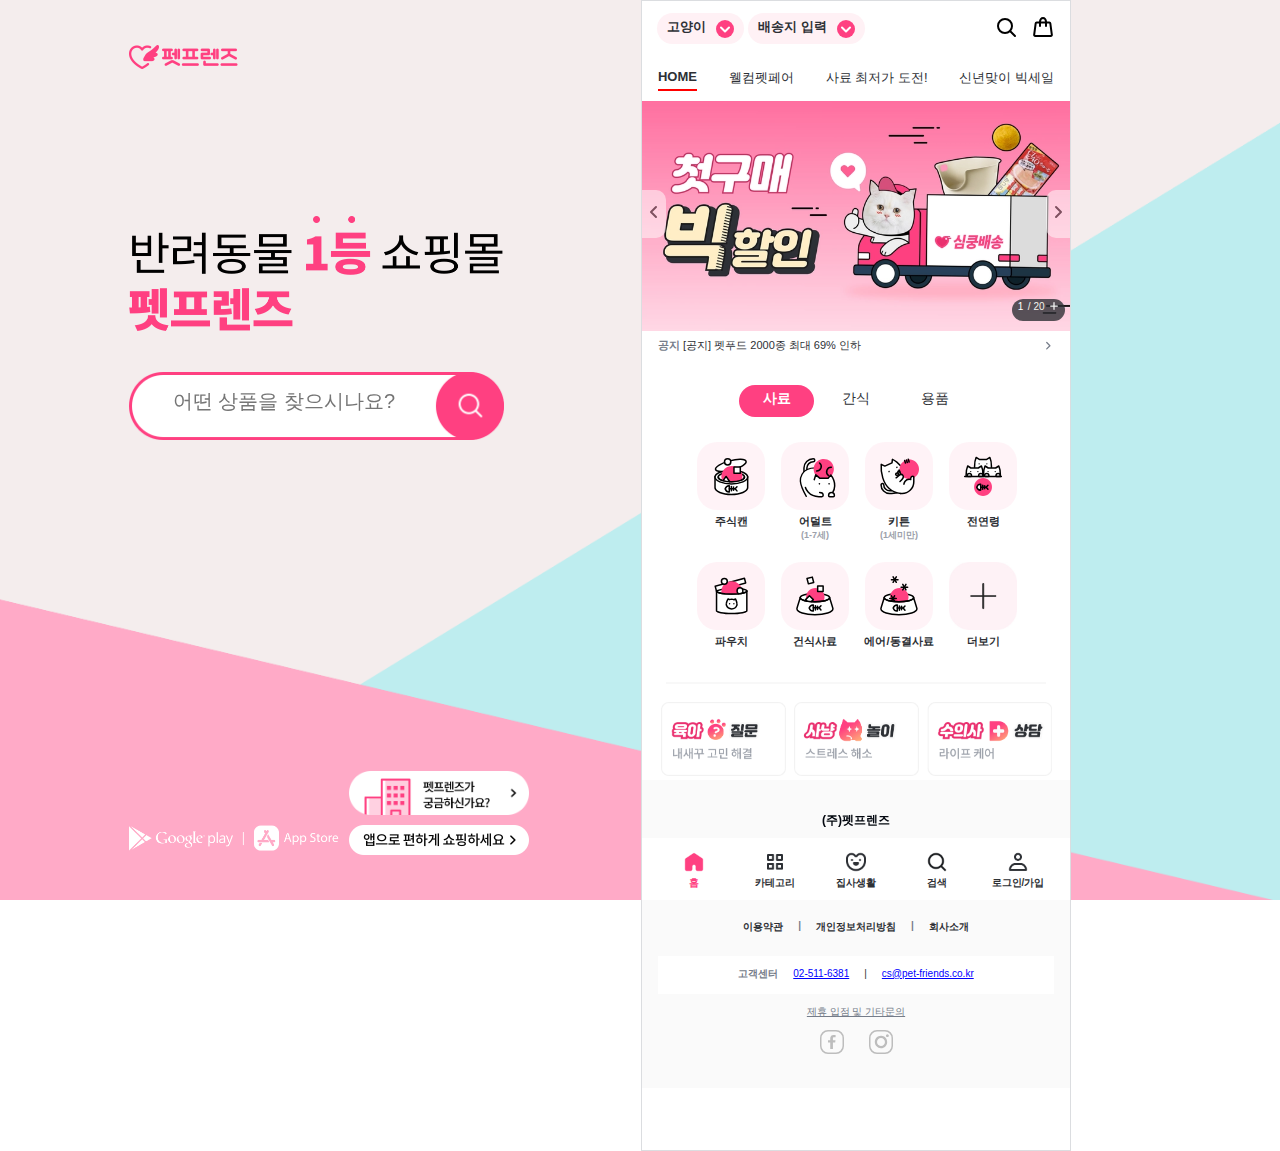
==== commit 00409997: "fix: 메인 랜딩 페이지 바탕화면 크기에 따라 안맞는 문제 수정" ====
--- a/pet-friends-clone/src/main/webapp/index.html
+++ b/pet-friends-clone/src/main/webapp/index.html
@@ -21,12 +21,12 @@
 	<div class="flex-center padright50">
 		<!-- 소개 및 검색 페이지 -->
 		<aside class="width512 padtop43">
-			<div class="width400 position-sticky-top45">
-				<a href="index.html">
-					<div>
-						<img id="petLeftHeaderLogo" src="resources/images/main/background/background-logo.png">						
-					</div>
-					<br><br><br><br><br><br><br>
+			<div class="width400 position-sticky-top45 flex-align-beetween height100per">
+				<div>
+					<a href="index.html"><img id="petLeftHeaderLogo" src="resources/images/main/background/background-logo.png"></a>						
+				</div>				
+				
+				<div>
 					<div>
 						<img class="width375" src="resources/images/main/background/background-title.png">
 					</div>
@@ -34,8 +34,12 @@
 					<div>
 						<img class="width375" src="resources/images/main/background/button-search.png">
 						<input type="text" style="pointer-events: none" placeholder="어떤 상품을 찾으시나요?" class="font-20 width250 text-center bd-none pos-bottom54 pos-left30">
-					</div>
-					<br><br><br><br><br><br><br><br><br><br><br><br><br><br><br>
+					</div>					
+				</div>
+				
+				<div>&nbsp;</div>				
+				
+				<div>
 					<div class="flex-between">
 						<div>&nbsp;</div>
 						<img class="width180" src="resources/images/main/background/background-company-logo.png">
@@ -43,8 +47,8 @@
 					<div class="flex-between margin-top10">
 						<img class="w210h26" src="resources/images/main/background/background-app-download-2.png">
 						<img class="width180" src="resources/images/main/background/background-app-download-1.png">						
-					</div>					
-				</a>
+					</div>
+				</div>				
 			</div>
 		</aside>
 
--- a/pet-friends-clone/src/main/webapp/css/util.css
+++ b/pet-friends-clone/src/main/webapp/css/util.css
@@ -69,7 +69,7 @@
 }
 
 .height100per {
-    height: 100vh;
+    height: 90vh;
 }
 
 .height10 {
@@ -207,6 +207,12 @@
     display: flex;
     justify-content: left;
     align-items: center;
+}
+
+.flex-align-beetween {
+	display: flex;
+	flex-direction: column;
+	justify-content: space-between;
 }
 
 .display-inline {
